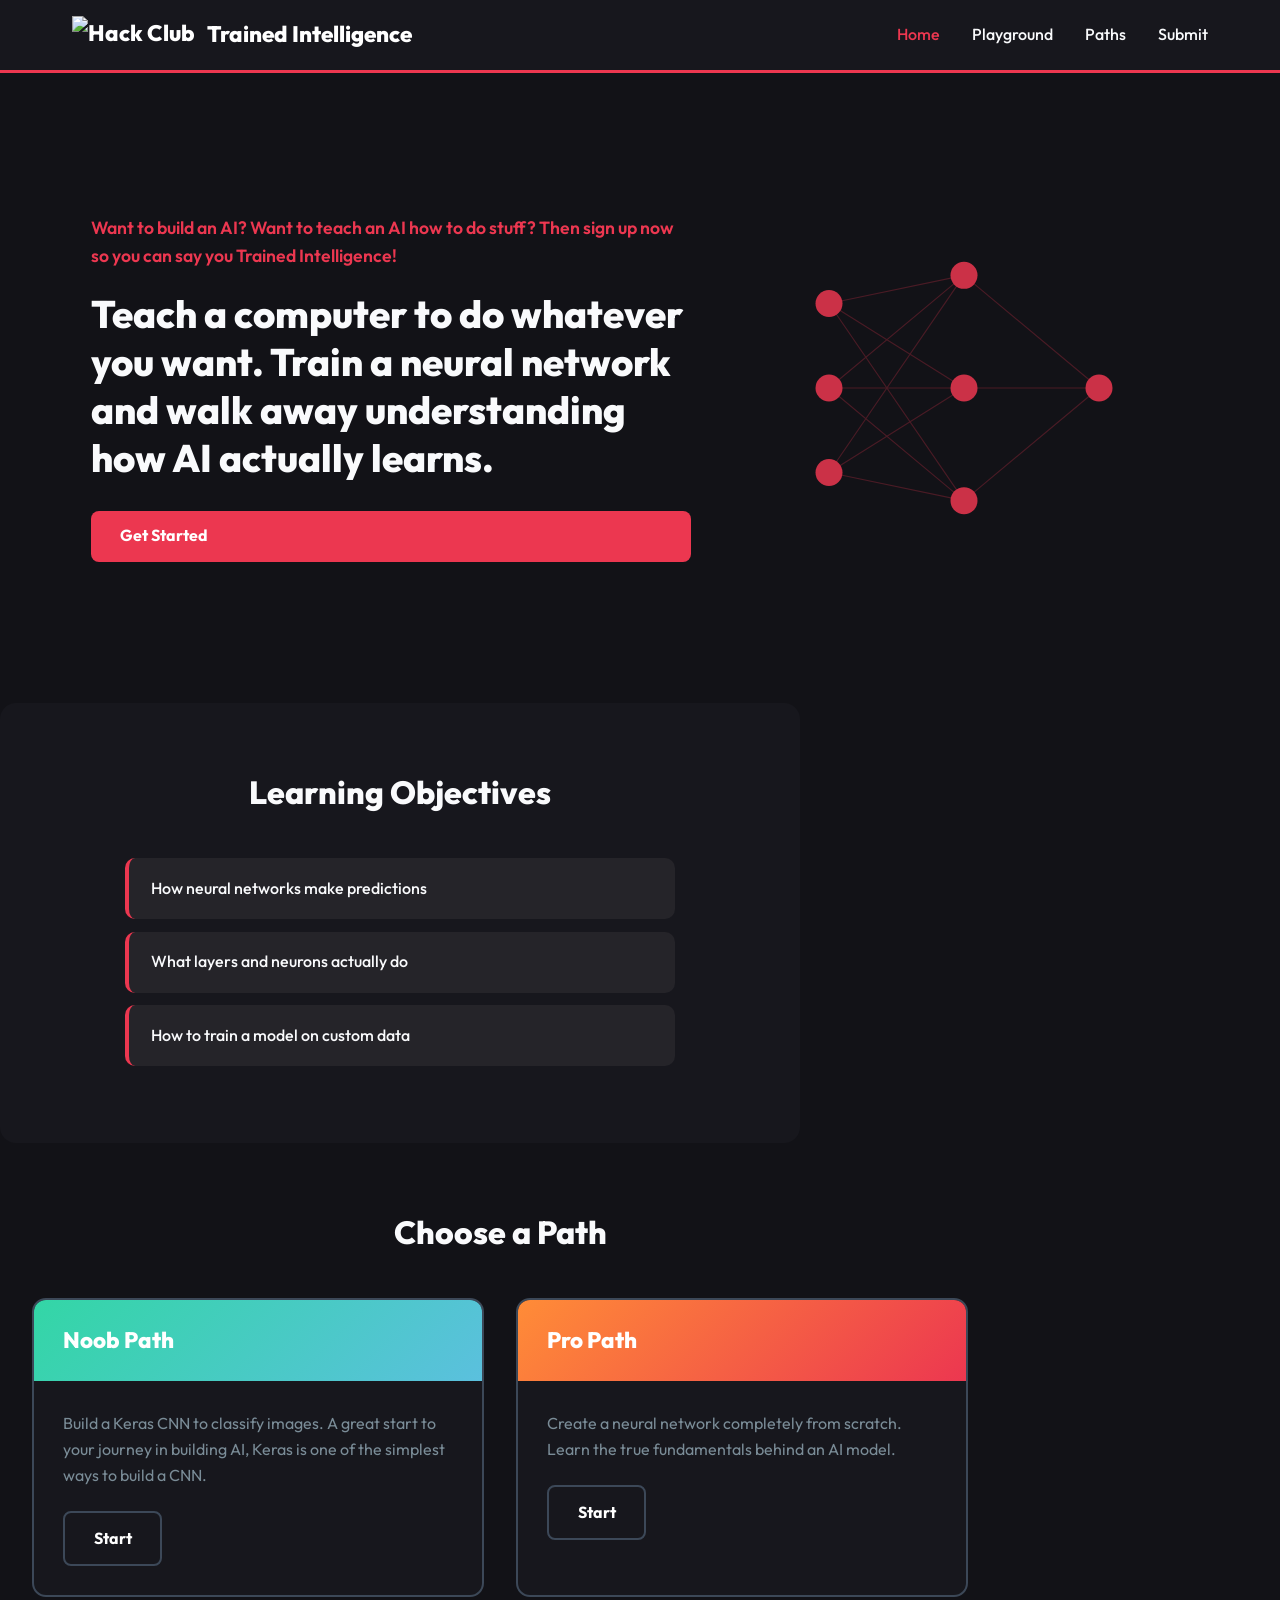
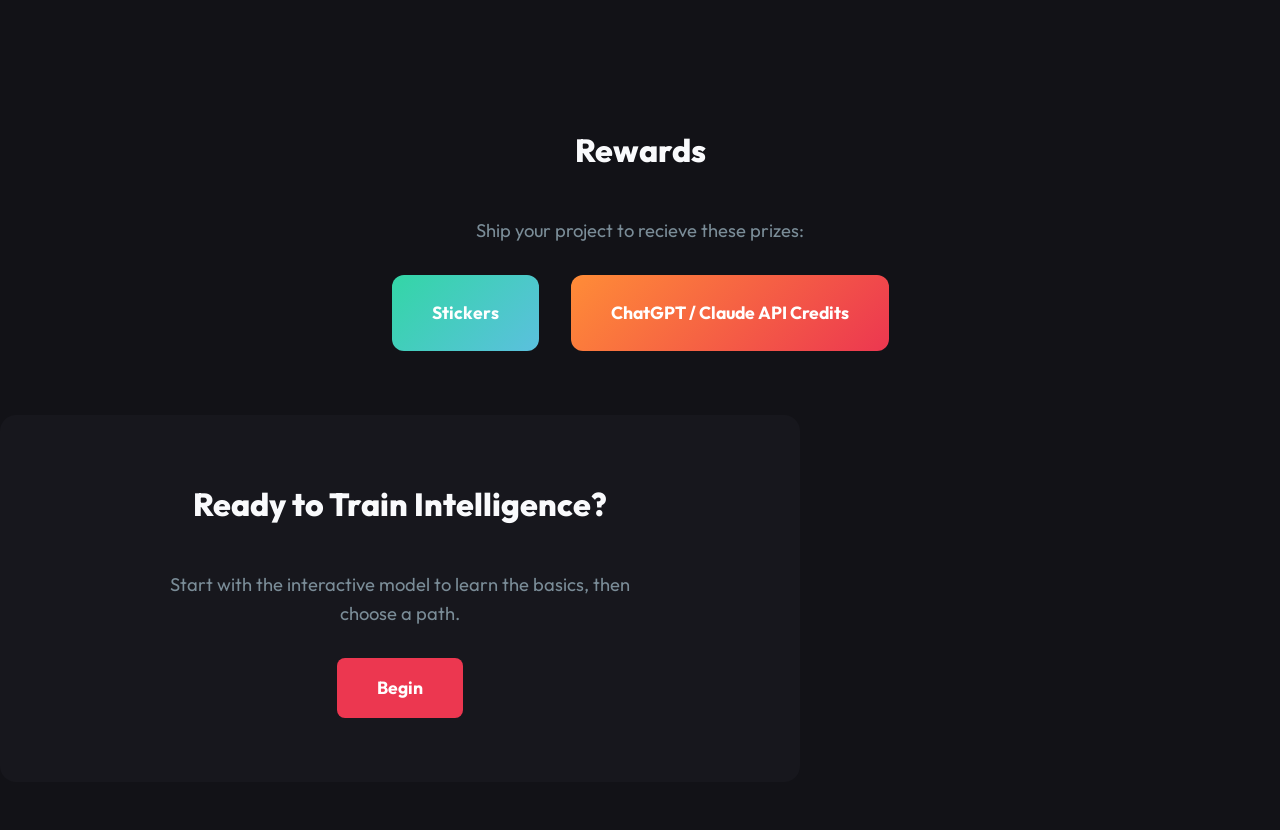
==== index.html @ 306f97f2 "got rid of folder so hopefully pages works better" ====
<!DOCTYPE html>
<html lang="en">
<head>
    <meta charset="UTF-8">
    <meta name="viewport" content="width=device-width, initial-scale=1.0">
    <title>Trained Intelligence</title>
    <link rel="stylesheet" href="styles.css">
    <link href="https://fonts.googleapis.com/css2?family=Outfit:wght@400;500;600;700;800&display=swap" rel="stylesheet">
</head>
<body>

<nav>
    <div class="nav-container">
        <a href="index.html" class="logo">
            <img src="https://assets.hackclub.com/flag-orpheus-top.svg" alt="Hack Club">
            <span>Trained Intelligence</span>
        </a>
        <ul class="nav-links">
            <li><a href="index.html" class="active">Home</a></li>
            <li><a href="coming-soon.html">Playground</a></li>
            <li class="dropdown">
                <a href="#">Paths</a>
                <div class="dropdown-menu">
                    <a href="coming-soon.html">Noob Path</a>
                    <a href="coming-soon.html">Pro Path</a>
                </div>
            </li>
            <li><a href="coming-soon.html">Submit</a></li>
        </ul>
    </div>
</nav>

<section class="hero">
    <div class="hero-text">
        <p class="hook">Want to build an AI? Want to teach an AI how to do stuff? Then sign up now so you can say you Trained Intelligence!</p>
        <h1>Teach a computer to do whatever you want. Train a neural network and walk away understanding how AI actually learns.</h1>
        <a href="coming-soon.html" class="btn">Get Started</a>
    </div>
    <div class="hero-graphic">
        <img src="assets/brain.svg" alt="Neural Network">
    </div>
</section>

<section class="learn-section">
    <h2>Learning Objectives</h2>
    <ul>
        <li>How neural networks make predictions</li>
        <li>What layers and neurons actually do</li>
        <li>How to train a model on custom data</li>
    </ul>
</section>

<section class="paths-section">
    <h2>Choose a Path</h2>
    <div class="cards">
        <div class="card">
            <div class="card-top noob"><h3>Noob Path</h3></div>
            <div class="card-bottom">
                <p>Build a Keras CNN to classify images. A great start to your journey in building AI, Keras is one of the simplest ways to build a CNN.</p>
                <a href="coming-soon.html" class="btn outline">Start</a>
            </div>
        </div>
        <div class="card">
            <div class="card-top pro"><h3>Pro Path</h3></div>
            <div class="card-bottom">
                <p>Create a neural network completely from scratch. Learn the true fundamentals behind an AI model.</p>
                <a href="coming-soon.html" class="btn outline">Start</a>
            </div>
        </div>
    </div>
</section>

<section class="rewards-section">
    <h2>Rewards</h2>
    <p>Ship your project to recieve these prizes:</p>
    <div class="rewards">
        <div class="reward sticker">Stickers</div>
        <div class="reward credits">ChatGPT / Claude API Credits</div>
    </div>
</section>

<section class="cta-section">
    <h2>Ready to Train Intelligence?</h2>
    <p>Start with the interactive model to learn the basics, then choose a path.</p>
    <a href="coming-soon.html" class="btn big">Begin</a>
</section>

</body>
</html>
---- styles.css ----
* { margin: 0; padding: 0; box-sizing: border-box; }

:root {
    --red: #ec3750;
    --orange: #ff8c37;
    --green: #33d6a6;
    --cyan: #5bc0de;
    --bg: #121217;
    --bg-dark: #17171d;
    --surface: #252429;
    --border: #3c4858;
    --muted: #7a8c97;
    --text: #f9fafc;
    --white: #fff;
}

body {
    font-family: 'Outfit', sans-serif;
    background: var(--bg);
    color: var(--text);
    line-height: 1.6;
}

nav {
    background: var(--bg-dark);
    display: flex;
    justify-content: center;
    position: sticky;
    top: 0;
    z-index: 99;
    border-bottom: 3px solid var(--red);
}

.nav-container {
    width: 100%;
    max-width: 1200px;
    display: flex;
    justify-content: space-between;
    align-items: center;
    padding: 1rem 2rem;
}

.logo {
    display: flex;
    align-items: center;
    gap: 0.75rem;
    text-decoration: none;
    color: var(--white);
    font-weight: 800;
    font-size: 1.4rem;
}

.logo img { height: 38px; }
.logo:hover { color: var(--red); }

.nav-links {
    display: flex;
    list-style: none;
    gap: 2rem;
}

.nav-links a {
    color: var(--text);
    text-decoration: none;
    font-weight: 500;
}

.nav-links a:hover,
.nav-links a.active { color: var(--red); }

.dropdown { position: relative; }

.dropdown-menu {
    display: none;
    position: absolute;
    top: 100%;
    left: 0;
    background: var(--surface);
    border: 1px solid var(--border);
    border-radius: 8px;
    min-width: 150px;
    margin-top: 0.5rem;
    overflow: hidden;
}

.dropdown-menu a {
    display: block;
    padding: 0.8rem 1.2rem;
    border-bottom: 1px solid var(--border);
}

.dropdown-menu a:last-child { border: none; }
.dropdown-menu a:hover { background: var(--bg-dark); }
.dropdown:hover .dropdown-menu { display: block; }

.btn {
    display: inline-block;
    background: var(--red);
    color: var(--white);
    padding: 0.8rem 1.8rem;
    border-radius: 8px;
    text-decoration: none;
    font-weight: 700;
    transition: transform 0.15s, box-shadow 0.15s;
}

.btn:hover {
    transform: translateY(-2px);
    box-shadow: 0 4px 12px rgba(236,55,80,0.35);
}

.btn.outline {
    background: transparent;
    border: 2px solid var(--border);
}

.btn.outline:hover { border-color: var(--red); }
.btn.big { padding: 1rem 2.5rem; font-size: 1.1rem; }

section {
    display: flex;
    flex-direction: column;
    align-items: center;
    padding: 4rem 2rem;
}

h2 {
    font-size: 2rem;
    font-weight: 800;
    text-align: center;
    margin-bottom: 2.5rem;
}

.hero {
    flex-direction: row;
    justify-content: center;
    gap: 3rem;
    min-height: 70vh;
    max-width: 1200px;
    margin: 0 auto;
    width: 100%;
}

.hero-text {
    flex: 1;
    display: flex;
    flex-direction: column;
    justify-content: center;
    max-width: 600px;
}

.hero-text .hook {
    color: var(--red);
    font-weight: 600;
    font-size: 1.1rem;
    margin-bottom: 1.2rem;
}

.hero-text h1 {
    font-size: 2.4rem;
    font-weight: 800;
    line-height: 1.25;
    margin-bottom: 1.8rem;
}

.hero-graphic {
    flex: 1;
    display: flex;
    justify-content: center;
    align-items: center;
    max-width: 450px;
}

.hero-graphic img { width: 100%; opacity: 0.85; }

.learn-section {
    background: var(--bg-dark);
    border-radius: 16px;
    width: 100%;
    max-width: 800px;
}

.learn-section ul {
    list-style: none;
    width: 100%;
    max-width: 550px;
}

.learn-section li {
    background: var(--surface);
    padding: 1.1rem 1.4rem;
    border-radius: 10px;
    margin-bottom: 0.8rem;
    font-weight: 500;
    border-left: 4px solid var(--red);
}

.paths-section {
    width: 100%;
    max-width: 1000px;
}

.cards {
    display: grid;
    grid-template-columns: 1fr 1fr;
    gap: 2rem;
    width: 100%;
}

.card {
    background: var(--bg-dark);
    border: 2px solid var(--border);
    border-radius: 14px;
    overflow: hidden;
    transition: transform 0.2s, border-color 0.2s;
}

.card:hover {
    transform: translateY(-4px);
    border-color: var(--red);
}

.card-top { padding: 1.4rem 1.8rem; }
.card-top.noob { background: linear-gradient(135deg, var(--green), var(--cyan)); }
.card-top.pro { background: linear-gradient(135deg, var(--orange), var(--red)); }
.card-top h3 { color: var(--white); font-size: 1.4rem; font-weight: 800; }

.card-bottom { padding: 1.8rem; }
.card-bottom p { color: var(--muted); margin-bottom: 1.4rem; line-height: 1.65; }

.rewards-section { text-align: center; }
.rewards-section > p { color: var(--muted); font-size: 1.15rem; margin-bottom: 1.8rem; }

.rewards { display: flex; justify-content: center; gap: 2rem; }

.reward {
    padding: 1.5rem 2.5rem;
    border-radius: 12px;
    font-weight: 700;
    font-size: 1.1rem;
    color: var(--white);
}

.reward.sticker { background: linear-gradient(135deg, var(--green), var(--cyan)); }
.reward.credits { background: linear-gradient(135deg, var(--orange), var(--red)); }

.cta-section {
    background: var(--bg-dark);
    border-radius: 16px;
    width: 100%;
    max-width: 800px;
    text-align: center;
    margin-bottom: 3rem;
}

.cta-section p {
    color: var(--muted);
    font-size: 1.15rem;
    margin-bottom: 1.8rem;
    max-width: 480px;
}

.coming-soon {
    min-height: 80vh;
    justify-content: center;
    text-align: center;
}

.coming-soon h1 { font-size: 2.8rem; margin-bottom: 0.8rem; }
.coming-soon p { color: var(--muted); font-size: 1.2rem; margin-bottom: 2rem; }

@media (max-width: 900px) {
    .hero {
        flex-direction: column;
        text-align: center;
        min-height: auto;
    }
    .hero-text { align-items: center; }
    .hero-text h1 { font-size: 2rem; }
    .hero-graphic { max-width: 280px; }
    .cards { grid-template-columns: 1fr; }
    .rewards { flex-direction: column; gap: 1rem; align-items: center; }
    .learn-section, .cta-section { border-radius: 0; }
}

@media (max-width: 600px) {
    .nav-container { flex-direction: column; gap: 1rem; }
    .nav-links { flex-wrap: wrap; justify-content: center; gap: 1rem; }
    .hero-text h1 { font-size: 1.7rem; }
    .logo { font-size: 1.2rem; }
    .logo img { height: 30px; }
    section { padding: 3rem 1.5rem; }
}
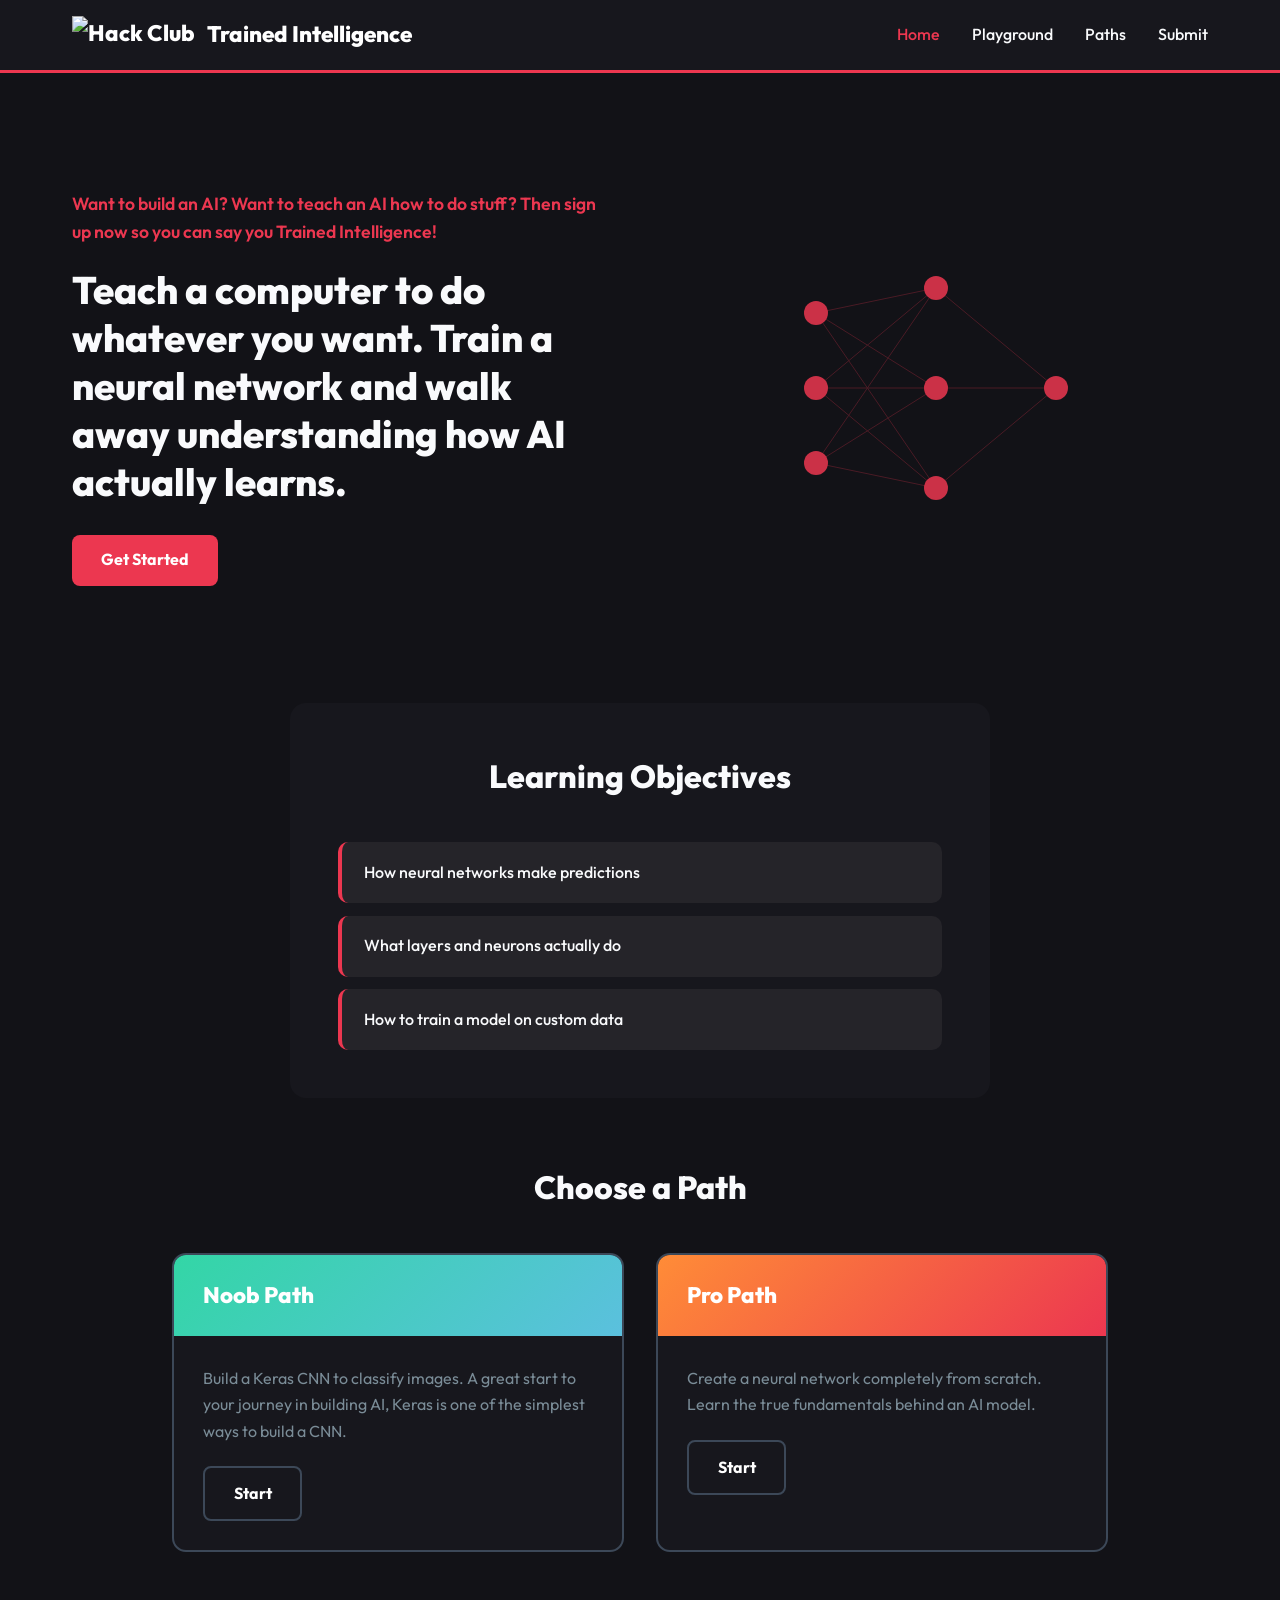
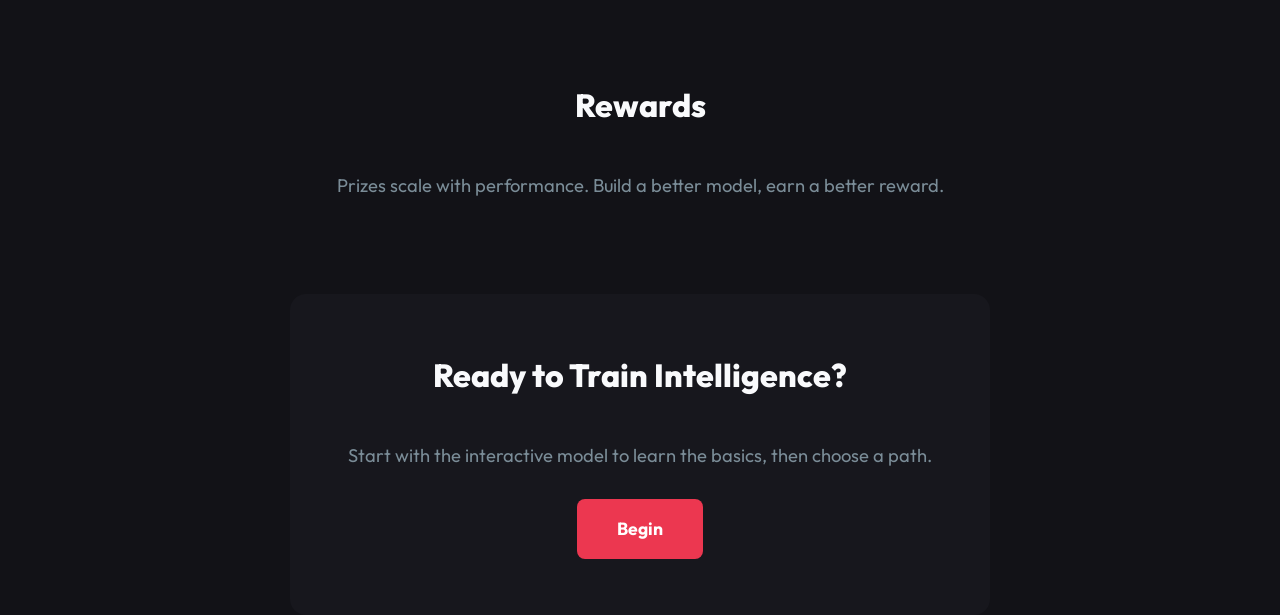
==== commit 73d25aed: "changed prizes" ====
--- a/index.html
+++ b/index.html
@@ -72,11 +72,7 @@
 
 <section class="rewards-section">
     <h2>Rewards</h2>
-    <p>Ship your project to recieve these prizes:</p>
-    <div class="rewards">
-        <div class="reward sticker">Stickers</div>
-        <div class="reward credits">ChatGPT / Claude API Credits</div>
-    </div>
+    <p>Prizes scale with performance. Build a better model, earn a better reward.</p>
 </section>
 
 <section class="cta-section">
--- a/styles.css
+++ b/styles.css
@@ -79,8 +79,17 @@
     border: 1px solid var(--border);
     border-radius: 8px;
     min-width: 150px;
-    margin-top: 0.5rem;
+    padding-top: 0.5rem;
     overflow: hidden;
+}
+
+.dropdown-menu::before {
+    content: '';
+    position: absolute;
+    top: -0.5rem;
+    left: 0;
+    width: 100%;
+    height: 0.5rem;
 }
 
 .dropdown-menu a {
@@ -118,9 +127,9 @@
 .btn.big { padding: 1rem 2.5rem; font-size: 1.1rem; }
 
 section {
-    display: flex;
-    flex-direction: column;
-    align-items: center;
+    width: 100%;
+    max-width: 1200px;
+    margin: 0 auto;
     padding: 4rem 2rem;
 }
 
@@ -132,21 +141,14 @@
 }
 
 .hero {
-    flex-direction: row;
-    justify-content: center;
+    display: flex;
+    align-items: center;
     gap: 3rem;
     min-height: 70vh;
-    max-width: 1200px;
-    margin: 0 auto;
-    width: 100%;
 }
 
 .hero-text {
     flex: 1;
-    display: flex;
-    flex-direction: column;
-    justify-content: center;
-    max-width: 600px;
 }
 
 .hero-text .hook {
@@ -168,22 +170,23 @@
     display: flex;
     justify-content: center;
     align-items: center;
-    max-width: 450px;
-}
-
-.hero-graphic img { width: 100%; opacity: 0.85; }
+}
+
+.hero-graphic img {
+    width: 100%;
+    max-width: 400px;
+    opacity: 0.85;
+}
 
 .learn-section {
     background: var(--bg-dark);
     border-radius: 16px;
-    width: 100%;
-    max-width: 800px;
+    max-width: 700px;
+    padding: 3rem;
 }
 
 .learn-section ul {
     list-style: none;
-    width: 100%;
-    max-width: 550px;
 }
 
 .learn-section li {
@@ -195,8 +198,9 @@
     border-left: 4px solid var(--red);
 }
 
+.learn-section li:last-child { margin-bottom: 0; }
+
 .paths-section {
-    width: 100%;
     max-width: 1000px;
 }
 
@@ -204,7 +208,6 @@
     display: grid;
     grid-template-columns: 1fr 1fr;
     gap: 2rem;
-    width: 100%;
 }
 
 .card {
@@ -231,38 +234,26 @@
 .rewards-section { text-align: center; }
 .rewards-section > p { color: var(--muted); font-size: 1.15rem; margin-bottom: 1.8rem; }
 
-.rewards { display: flex; justify-content: center; gap: 2rem; }
-
-.reward {
-    padding: 1.5rem 2.5rem;
-    border-radius: 12px;
-    font-weight: 700;
-    font-size: 1.1rem;
-    color: var(--white);
-}
-
-.reward.sticker { background: linear-gradient(135deg, var(--green), var(--cyan)); }
-.reward.credits { background: linear-gradient(135deg, var(--orange), var(--red)); }
-
 .cta-section {
     background: var(--bg-dark);
     border-radius: 16px;
-    width: 100%;
-    max-width: 800px;
+    max-width: 700px;
     text-align: center;
-    margin-bottom: 3rem;
+    padding: 3.5rem;
 }
 
 .cta-section p {
     color: var(--muted);
     font-size: 1.15rem;
     margin-bottom: 1.8rem;
-    max-width: 480px;
 }
 
 .coming-soon {
     min-height: 80vh;
+    display: flex;
+    flex-direction: column;
     justify-content: center;
+    align-items: center;
     text-align: center;
 }
 
@@ -275,12 +266,9 @@
         text-align: center;
         min-height: auto;
     }
-    .hero-text { align-items: center; }
-    .hero-text h1 { font-size: 2rem; }
-    .hero-graphic { max-width: 280px; }
+    .hero-graphic img { max-width: 280px; }
     .cards { grid-template-columns: 1fr; }
-    .rewards { flex-direction: column; gap: 1rem; align-items: center; }
-    .learn-section, .cta-section { border-radius: 0; }
+    .rewards { flex-direction: column; align-items: center; gap: 1rem; }
 }
 
 @media (max-width: 600px) {
@@ -290,4 +278,5 @@
     .logo { font-size: 1.2rem; }
     .logo img { height: 30px; }
     section { padding: 3rem 1.5rem; }
+    .learn-section, .cta-section { padding: 2rem; }
 }
